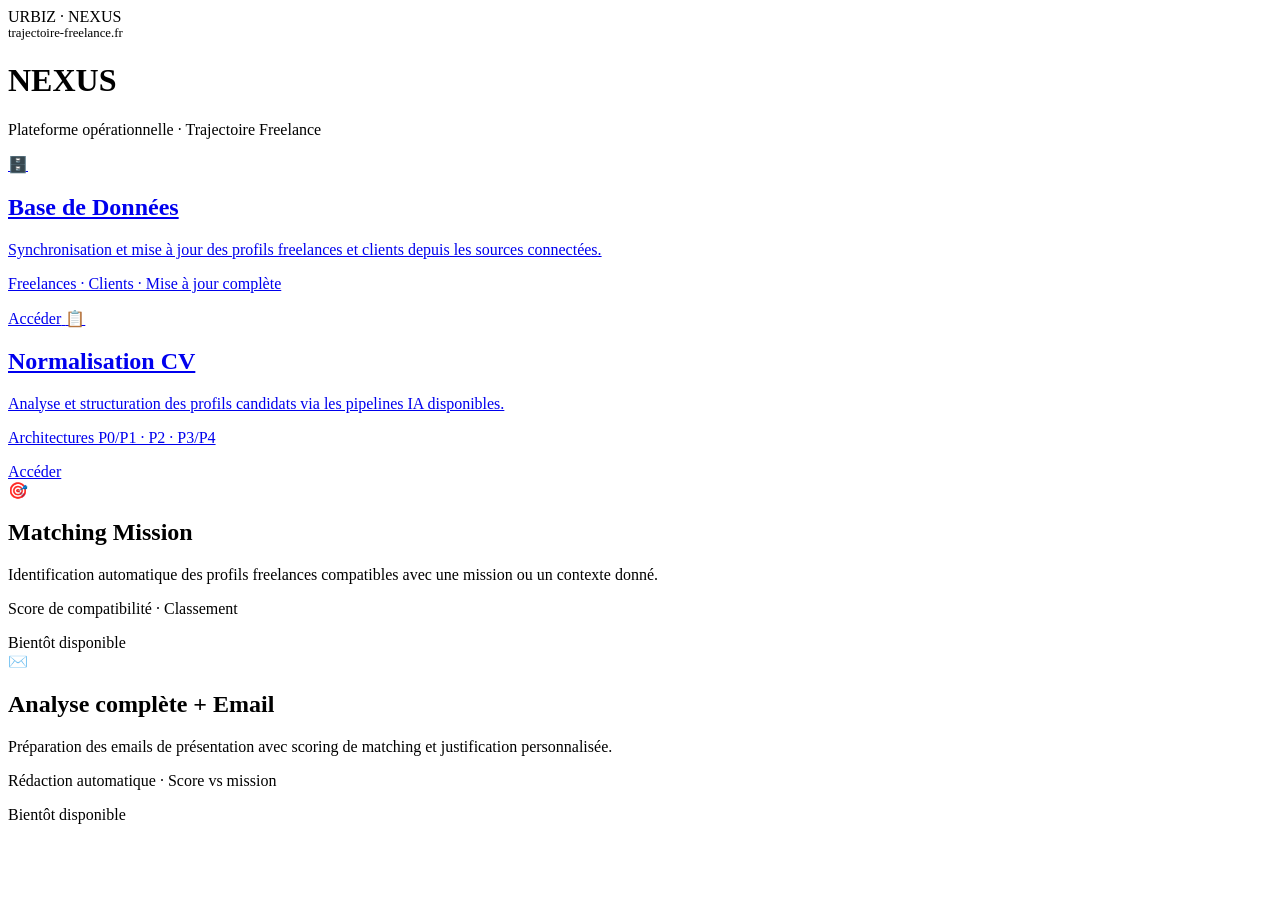
==== index.html @ b8ef761f "Create index.html" ====
<!DOCTYPE html>
<html lang="fr">
<head>
  <meta charset="UTF-8">
  <meta name="viewport" content="width=device-width, initial-scale=1.0">
  <title>NEXUS — Trajectoire Freelance</title>
  <link rel="stylesheet" href="assets/styles.css">
</head>
<body>
  <div class="container container-narrow">

    <div class="topbar">
      <div class="brand">URBIZ · NEXUS</div>
      <div style="color:var(--text-faint);font-size:0.8rem;">trajectoire-freelance.fr</div>
    </div>

    <h1 class="nexus-title">NEXUS</h1>
    <p class="subtitle">Plateforme opérationnelle · Trajectoire Freelance</p>

    <div class="tool-grid">

      <a class="card tool-card" href="bdd.html">
        <span class="tool-icon">🗄️</span>
        <h2>Base de Données</h2>
        <p>Synchronisation et mise à jour des profils freelances et clients depuis les sources connectées.</p>
        <p class="tool-meta">Freelances · Clients · Mise à jour complète</p>
        <span class="cta"><span class="active-dot"></span> Accéder</span>
      </a>

      <a class="card tool-card" href="cv.html">
        <span class="tool-icon">📋</span>
        <h2>Normalisation CV</h2>
        <p>Analyse et structuration des profils candidats via les pipelines IA disponibles.</p>
        <p class="tool-meta">Architectures P0/P1 · P2 · P3/P4</p>
        <span class="cta"><span class="active-dot"></span> Accéder</span>
      </a>

      <div class="card tool-card disabled-card">
        <span class="tool-icon">🎯</span>
        <h2>Matching Mission</h2>
        <p>Identification automatique des profils freelances compatibles avec une mission ou un contexte donné.</p>
        <p class="tool-meta">Score de compatibilité · Classement</p>
        <span class="cta">Bientôt disponible</span>
      </div>

      <div class="card tool-card disabled-card">
        <span class="tool-icon">✉️</span>
        <h2>Analyse complète + Email</h2>
        <p>Préparation des emails de présentation avec scoring de matching et justification personnalisée.</p>
        <p class="tool-meta">Rédaction automatique · Score vs mission</p>
        <span class="cta">Bientôt disponible</span>
      </div>

    </div>
  </div>
</body>
</html>
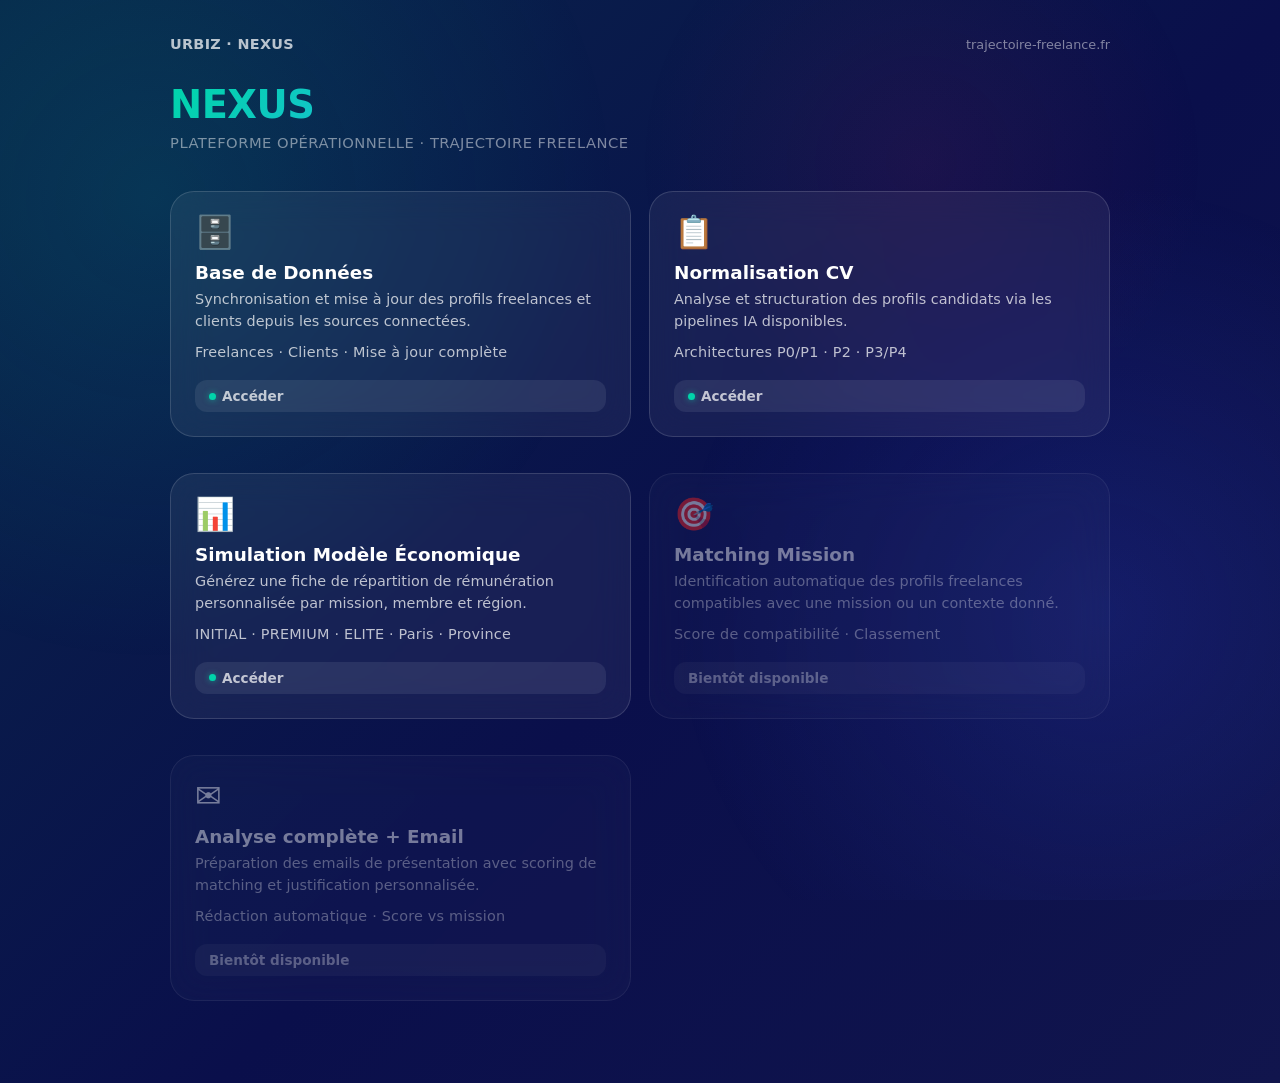
==== commit 7cf67c15: "feat: add Simulation Modèle Économique page Nouvelle fonctionnalité de simulation de répartition de " ====
--- a/index.html
+++ b/index.html
@@ -35,6 +35,14 @@
         <span class="cta"><span class="active-dot"></span> Accéder</span>
       </a>
 
+      <a class="card tool-card" href="simulation.html">
+        <span class="tool-icon">📊</span>
+        <h2>Simulation Modèle Économique</h2>
+        <p>Générez une fiche de répartition de rémunération personnalisée par mission, membre et région.</p>
+        <p class="tool-meta">INITIAL · PREMIUM · ELITE · Paris · Province</p>
+        <span class="cta"><span class="active-dot"></span> Accéder</span>
+      </a>
+
       <div class="card tool-card disabled-card">
         <span class="tool-icon">🎯</span>
         <h2>Matching Mission</h2>
--- a/assets/styles.css
+++ b/assets/styles.css
@@ -0,0 +1,1436 @@
+:root {
+  --bg-gradient: linear-gradient(135deg, #08264a 0%, #0a0f4b 55%, #11154d 100%);
+  --glass: rgba(255,255,255,0.06);
+  --glass-border: rgba(255,255,255,0.14);
+  --teal: #00d4aa;
+  --blue: #3d5afe;
+  --pink: #e91e63;
+  --text: #ffffff;
+  --text-soft: rgba(255,255,255,0.72);
+  --text-faint: rgba(255,255,255,0.48);
+  --danger: #ff6b7a;
+  --success: #6ff7cf;
+}
+
+* { margin: 0; padding: 0; box-sizing: border-box; }
+
+body {
+  font-family: 'Segoe UI', system-ui, sans-serif;
+  background: var(--bg-gradient);
+  color: var(--text);
+  min-height: 100vh;
+  overflow-x: hidden;
+}
+
+body::before {
+  content: "";
+  position: fixed;
+  inset: 0;
+  background:
+    radial-gradient(circle at 12% 22%, rgba(0,212,170,0.12), transparent 35%),
+    radial-gradient(circle at 86% 68%, rgba(61,90,254,0.16), transparent 34%),
+    radial-gradient(circle at 72% 18%, rgba(233,30,99,0.08), transparent 24%);
+  z-index: 0;
+  pointer-events: none;
+}
+
+.container {
+  position: relative;
+  z-index: 1;
+  max-width: 1100px;
+  margin: 0 auto;
+  padding: 36px 20px 64px;
+}
+
+.container-narrow { max-width: 980px; }
+
+/* ── TOPBAR ── */
+.topbar {
+  display: flex;
+  justify-content: space-between;
+  align-items: center;
+  margin-bottom: 32px;
+  color: var(--text-soft);
+}
+
+.brand { font-weight: 700; letter-spacing: 0.3px; font-size: 0.9rem; }
+
+.back-link { color: var(--text-soft); text-decoration: none; font-size: 0.9rem; }
+.back-link:hover { color: var(--teal); text-decoration: none; }
+
+/* ── HEADINGS ── */
+h1 {
+  font-size: 2.4rem;
+  font-weight: 900;
+  line-height: 1.1;
+  margin-bottom: 8px;
+  letter-spacing: -0.5px;
+}
+
+h2 {
+  font-size: 1.05rem;
+  font-weight: 700;
+  margin-bottom: 12px;
+}
+
+.nexus-title {
+  background: linear-gradient(135deg, var(--teal) 0%, #35a8ff 55%, var(--pink) 100%);
+  -webkit-background-clip: text;
+  -webkit-text-fill-color: transparent;
+  background-clip: text;
+}
+
+.subtitle {
+  color: var(--text-faint);
+  font-size: 0.92rem;
+  letter-spacing: 0.5px;
+  margin-bottom: 40px;
+  text-transform: uppercase;
+}
+
+.section-desc {
+  color: var(--text-soft);
+  font-size: 0.9rem;
+  line-height: 1.55;
+  margin-bottom: 20px;
+}
+
+/* ── CARDS ── */
+.card {
+  background: var(--glass);
+  border: 1px solid var(--glass-border);
+  backdrop-filter: blur(18px);
+  -webkit-backdrop-filter: blur(18px);
+  border-radius: 24px;
+  padding: 24px;
+  margin-bottom: 18px;
+  transition: transform 0.25s ease, border-color 0.25s ease, box-shadow 0.25s ease;
+}
+
+.card:hover {
+  transform: translateY(-2px);
+  border-color: rgba(0,212,170,0.22);
+  box-shadow: 0 16px 40px rgba(0,0,0,0.18);
+}
+
+/* ── TOOL GRID (homepage) ── */
+.tool-grid {
+  display: grid;
+  grid-template-columns: repeat(2, 1fr);
+  gap: 18px;
+}
+
+.tool-card {
+  display: flex;
+  flex-direction: column;
+  text-decoration: none;
+  color: var(--text);
+  min-height: 190px;
+}
+
+.tool-icon {
+  font-size: 2rem;
+  margin-bottom: 14px;
+  display: block;
+  line-height: 1;
+}
+
+.tool-card h2 { margin-bottom: 6px; font-size: 1.15rem; }
+.tool-card p { color: var(--text-soft); line-height: 1.5; font-size: 0.9rem; flex: 1; }
+
+.tool-meta {
+  font-size: 0.78rem;
+  color: var(--text-faint);
+  margin-top: 10px;
+  letter-spacing: 0.2px;
+}
+
+.cta {
+  display: inline-flex;
+  align-items: center;
+  gap: 6px;
+  margin-top: 16px;
+  padding: 8px 14px;
+  border-radius: 12px;
+  background: rgba(255,255,255,0.08);
+  color: var(--text-soft);
+  font-size: 0.85rem;
+  font-weight: 600;
+  transition: background 0.2s, color 0.2s;
+}
+
+.tool-card:hover .cta {
+  background: rgba(0,212,170,0.16);
+  color: var(--teal);
+}
+
+.active-dot {
+  width: 7px;
+  height: 7px;
+  border-radius: 50%;
+  background: var(--teal);
+  display: inline-block;
+  box-shadow: 0 0 6px rgba(0,212,170,0.6);
+}
+
+.disabled-card {
+  opacity: 0.45;
+  cursor: default;
+  pointer-events: none;
+}
+
+/* ── UPLOAD PANEL ── */
+.upload-panel { padding: 20px 24px; }
+
+.upload-box {
+  display: flex;
+  align-items: center;
+  gap: 14px;
+  flex-wrap: wrap;
+  justify-content: center;
+}
+
+.file-upload {
+  display: inline-flex;
+  align-items: center;
+  justify-content: center;
+  min-width: 170px;
+  padding: 12px 18px;
+  border-radius: 16px;
+  background: rgba(255,255,255,0.08);
+  border: 1px solid rgba(255,255,255,0.14);
+  cursor: pointer;
+  transition: 0.25s ease;
+  font-weight: 600;
+  font-size: 0.9rem;
+}
+
+.file-upload:hover {
+  border-color: rgba(0,212,170,0.45);
+  box-shadow: 0 10px 28px rgba(0,212,170,0.14);
+}
+
+.file-upload input { display: none; }
+
+.file-name {
+  min-width: 200px;
+  color: var(--text-soft);
+  font-size: 0.9rem;
+  white-space: nowrap;
+  overflow: hidden;
+  text-overflow: ellipsis;
+}
+
+/* ── BUTTONS (base) ── */
+button, .primary-btn {
+  background: linear-gradient(135deg, var(--teal), #35a8ff);
+  border: none;
+  padding: 12px 22px;
+  border-radius: 16px;
+  color: #fff;
+  font-weight: 700;
+  cursor: pointer;
+  font-size: 0.9rem;
+  transition: transform 0.2s ease, box-shadow 0.2s ease, opacity 0.2s ease;
+}
+
+button:hover, .primary-btn:hover {
+  transform: translateY(-1px);
+  box-shadow: 0 12px 28px rgba(0,212,170,0.3);
+}
+
+button:disabled, .primary-btn:disabled {
+  opacity: 0.6;
+  cursor: not-allowed;
+  box-shadow: none;
+  transform: none;
+}
+
+/* ── STATUS MESSAGE ── */
+.status-message {
+  min-height: 22px;
+  margin-top: 12px;
+  text-align: center;
+  font-size: 0.9rem;
+  color: var(--text-soft);
+  transition: color 0.2s;
+}
+.status-message.success { color: var(--success); }
+.status-message.error   { color: var(--danger); }
+.status-message.info    { color: var(--text-soft); }
+
+/* ── LOADER ── */
+.loader-wrap {
+  display: none;
+  flex-direction: column;
+  align-items: center;
+  gap: 14px;
+  margin: 28px 0;
+}
+.loader-wrap.active { display: flex; }
+
+.loader {
+  width: 56px;
+  height: 56px;
+  border-radius: 50%;
+  border: 4px solid rgba(255,255,255,0.1);
+  border-top: 4px solid var(--teal);
+  animation: spin 0.9s linear infinite;
+}
+
+.loader-text { color: var(--text-soft); font-size: 0.9rem; }
+
+@keyframes spin { to { transform: rotate(360deg); } }
+
+/* ── ARCHITECTURE TABS ── */
+.arch-card { margin-bottom: 18px; }
+
+.tabs {
+  display: flex;
+  gap: 10px;
+  flex-wrap: wrap;
+}
+
+.tab {
+  display: flex;
+  flex-direction: column;
+  align-items: flex-start;
+  gap: 4px;
+  padding: 13px 18px;
+  border-radius: 16px;
+  background: rgba(255,255,255,0.05);
+  border: 1px solid rgba(255,255,255,0.11);
+  color: var(--text-faint);
+  cursor: pointer;
+  font-family: inherit;
+  transition: all 0.2s ease;
+  min-width: 130px;
+  text-align: left;
+}
+
+.tab strong {
+  font-size: 0.98rem;
+  color: var(--text-soft);
+  font-weight: 700;
+}
+
+.tab span {
+  font-size: 0.76rem;
+  color: var(--text-faint);
+  line-height: 1.3;
+}
+
+.tab:hover {
+  background: rgba(0,212,170,0.09);
+  border-color: rgba(0,212,170,0.28);
+  transform: none;
+  box-shadow: none;
+}
+
+.tab.active {
+  background: rgba(0,212,170,0.14);
+  border-color: rgba(0,212,170,0.5);
+}
+
+.tab.active strong { color: var(--teal); }
+.tab.active span   { color: rgba(0,212,170,0.65); }
+
+/* ── BDD ACTION PANEL ── */
+.action-panel { padding: 28px 28px 24px; }
+
+.action-grid {
+  display: flex;
+  gap: 14px;
+  flex-wrap: wrap;
+  margin-top: 4px;
+}
+
+.action-btn {
+  display: flex;
+  flex-direction: column;
+  align-items: center;
+  gap: 10px;
+  flex: 1;
+  min-width: 130px;
+  padding: 22px 16px;
+  border-radius: 20px;
+  background: rgba(255,255,255,0.06);
+  border: 1px solid rgba(255,255,255,0.12);
+  color: var(--text);
+  cursor: pointer;
+  font-family: inherit;
+  transition: all 0.25s ease;
+}
+
+.action-btn:hover {
+  background: rgba(0,212,170,0.11);
+  border-color: rgba(0,212,170,0.38);
+  transform: translateY(-3px);
+  box-shadow: 0 14px 32px rgba(0,0,0,0.18);
+}
+
+.action-btn-primary {
+  background: linear-gradient(135deg, rgba(0,212,170,0.2), rgba(53,168,255,0.2));
+  border-color: rgba(0,212,170,0.38);
+}
+
+.action-btn-primary:hover {
+  background: linear-gradient(135deg, rgba(0,212,170,0.3), rgba(53,168,255,0.3));
+  box-shadow: 0 14px 32px rgba(0,212,170,0.22);
+}
+
+.btn-icon { font-size: 1.7rem; line-height: 1; }
+.btn-label { font-size: 0.88rem; font-weight: 700; text-align: center; }
+
+/* ── RESULT MESSAGE (BDD) ── */
+.result-message {
+  padding: 18px 24px;
+  border-radius: 18px;
+  font-weight: 600;
+  font-size: 0.93rem;
+  border: 1px solid rgba(255,255,255,0.12);
+  background: rgba(255,255,255,0.05);
+  color: var(--text-soft);
+  line-height: 1.5;
+}
+.result-message.success {
+  background: rgba(111,247,207,0.08);
+  border-color: rgba(111,247,207,0.28);
+  color: var(--success);
+}
+.result-message.error {
+  background: rgba(255,107,122,0.08);
+  border-color: rgba(255,107,122,0.28);
+  color: var(--danger);
+}
+.result-message.info { color: var(--text-faint); }
+
+/* ── CV RESULT GRID ── */
+.result-grid {
+  display: grid;
+  grid-template-columns: repeat(2, minmax(0, 1fr));
+  gap: 18px;
+}
+
+.result-span-2 { grid-column: span 2; }
+
+.header-card { text-align: left; }
+
+.header-main {
+  display: flex;
+  justify-content: space-between;
+  gap: 18px;
+  align-items: center;
+  flex-wrap: wrap;
+  margin-bottom: 16px;
+}
+
+#cv-name { font-size: 1.8rem; margin-bottom: 0; }
+#cv-title { color: var(--text-soft); margin-top: 6px; font-size: 0.95rem; }
+
+.scores { display: flex; gap: 10px; flex-wrap: wrap; }
+.scores span {
+  background: rgba(255,255,255,0.08);
+  padding: 7px 14px;
+  border-radius: 14px;
+  color: var(--text-soft);
+  font-size: 0.88rem;
+}
+
+#cv-contact div, #cv-languages div {
+  margin-bottom: 8px;
+  color: var(--text-soft);
+  font-size: 0.9rem;
+}
+
+.profile-card {
+  display: flex;
+  justify-content: space-between;
+  align-items: center;
+  gap: 12px;
+  margin-bottom: 10px;
+}
+
+.confidence.high   { color: #00ffcc; }
+.confidence.medium { color: #ffc107; }
+.confidence.low    { color: #ff6b7a; }
+
+.skill {
+  display: flex;
+  justify-content: space-between;
+  gap: 12px;
+  margin-bottom: 6px;
+  color: var(--text-soft);
+  font-size: 0.9rem;
+}
+
+.bar {
+  height: 7px;
+  border-radius: 999px;
+  background: rgba(255,255,255,0.09);
+  overflow: hidden;
+  margin-bottom: 10px;
+}
+
+.bar-fill {
+  height: 100%;
+  background: linear-gradient(90deg, var(--teal), var(--blue));
+  border-radius: 999px;
+  transition: width 0.6s ease;
+}
+
+.keywords { display: flex; flex-wrap: wrap; gap: 8px; }
+
+.keyword {
+  padding: 6px 12px;
+  border-radius: 999px;
+  background: rgba(0,212,170,0.13);
+  border: 1px solid rgba(0,212,170,0.24);
+  color: var(--text);
+  font-size: 0.8rem;
+}
+
+.exp-card {
+  padding: 12px 14px;
+  border-left: 2px solid rgba(255,255,255,0.1);
+  background: rgba(255,255,255,0.03);
+  border-radius: 0 14px 14px 0;
+  margin-bottom: 12px;
+}
+
+.exp-card:last-child { margin-bottom: 0; }
+.exp-title { font-weight: 700; margin-bottom: 4px; font-size: 0.95rem; }
+.exp-company { font-size: 0.85rem; color: var(--text-soft); margin-bottom: 6px; }
+.exp-card p, #cv-mainProfile p { color: var(--text-soft); line-height: 1.5; font-size: 0.9rem; }
+
+/* ── SCORE CIRCLE ── */
+.score-circle {
+  position: relative;
+  width: 96px;
+  height: 96px;
+  flex-shrink: 0;
+}
+
+.score-circle svg {
+  transform: rotate(-90deg);
+  width: 96px;
+  height: 96px;
+}
+
+.score-circle circle {
+  fill: none;
+  stroke-width: 8;
+  stroke-linecap: round;
+}
+
+.score-circle circle:first-child { stroke: rgba(255,255,255,0.1); }
+#scoreProgress { stroke: #00d4ff; transition: stroke-dashoffset 1s ease; }
+
+.score-text {
+  position: absolute;
+  top: 50%;
+  left: 50%;
+  transform: translate(-50%, -50%);
+  font-weight: 800;
+  font-size: 0.95rem;
+  white-space: nowrap;
+}
+
+/* ── SIMPLE RESULT (P0/P1, P2) ── */
+.simple-result pre {
+  color: var(--text-soft);
+  white-space: pre-wrap;
+  font-size: 0.83rem;
+  line-height: 1.6;
+  font-family: 'Courier New', monospace;
+}
+
+a { color: var(--teal); text-decoration: none; }
+a:hover { text-decoration: underline; }
+
+/* ── LOADER TIMER ── */
+.loader-info { display: flex; flex-direction: column; align-items: center; gap: 5px; }
+.loader-timer {
+  font-size: 0.72rem;
+  color: var(--text-faint);
+  font-variant-numeric: tabular-nums;
+  letter-spacing: 0.5px;
+}
+
+/* ══════════════════════════════════════════════════
+   P3 / P4  —  PROFILE SELECTOR
+   ══════════════════════════════════════════════════ */
+
+.profile-selector-wrap {
+  padding: 16px 20px 12px;
+  margin-bottom: 12px;
+}
+
+.ps-hint {
+  font-size: 0.68rem;
+  color: var(--text-faint);
+  text-transform: uppercase;
+  letter-spacing: 1px;
+  margin-bottom: 12px;
+}
+
+.profile-selector {
+  display: flex;
+  gap: 10px;
+  overflow-x: auto;
+  flex-wrap: nowrap;
+  padding-bottom: 4px;
+  scrollbar-width: thin;
+  scrollbar-color: rgba(255,255,255,0.1) transparent;
+}
+
+.profile-selector::-webkit-scrollbar { height: 3px; }
+.profile-selector::-webkit-scrollbar-track { background: transparent; }
+.profile-selector::-webkit-scrollbar-thumb { background: rgba(255,255,255,0.15); border-radius: 2px; }
+
+.prof-tab {
+  flex-shrink: 0;
+  width: 158px;
+  padding: 14px 12px 12px;
+  border-radius: 12px;
+  background: rgba(255,255,255,0.04) !important;
+  background-image: none !important;
+  border: 1px solid rgba(255,255,255,0.09);
+  color: var(--text);
+  cursor: pointer;
+  font-family: inherit;
+  text-align: center;
+  display: flex;
+  flex-direction: column;
+  align-items: center;
+  gap: 5px;
+  box-shadow: none !important;
+  transform: none !important;
+  transition: border-color 0.2s, background 0.2s;
+}
+
+.prof-tab:hover {
+  border-color: rgba(0,212,170,0.3) !important;
+  background: rgba(0,212,170,0.05) !important;
+  box-shadow: none !important;
+  transform: none !important;
+}
+
+.prof-tab.active {
+  border-color: rgba(0,212,170,0.45) !important;
+  background: rgba(0,212,170,0.07) !important;
+  box-shadow: none !important;
+}
+
+.prof-tab-score {
+  font-size: 1.9rem;
+  font-weight: 900;
+  color: var(--teal);
+  line-height: 1;
+}
+
+.prof-tab-name {
+  font-size: 0.68rem;
+  color: var(--text-soft);
+  line-height: 1.35;
+  text-align: center;
+}
+
+.prof-tab-meta {
+  display: flex;
+  gap: 4px;
+  justify-content: center;
+  align-items: center;
+  flex-wrap: wrap;
+}
+
+.prof-tab-code {
+  font-size: 0.63rem;
+  font-family: monospace;
+  color: rgba(139,164,255,0.75);
+}
+
+.prof-tab-sep { font-size: 0.55rem; color: var(--text-faint); }
+
+.prof-tab-seniority {
+  font-size: 0.63rem;
+  color: var(--text-faint);
+}
+
+.prof-tab.active .prof-tab-seniority { color: var(--teal); }
+
+/* ══════════════════════════════════════════════════
+   P3 / P4  —  PROFILE HEADER
+   ══════════════════════════════════════════════════ */
+
+.prof-header {
+  display: flex;
+  gap: 20px;
+  align-items: flex-start;
+  margin-bottom: 12px;
+}
+
+.ph-left  { flex: 1; min-width: 0; }
+.ph-right { flex-shrink: 0; display: flex; flex-direction: column; align-items: center; gap: 4px; }
+
+.ph-badges {
+  display: flex;
+  gap: 6px;
+  flex-wrap: wrap;
+  align-items: center;
+  margin-bottom: 10px;
+}
+
+.ph-code {
+  font-size: 0.72rem;
+  font-family: monospace;
+  color: rgba(139,164,255,0.85);
+  background: rgba(61,90,254,0.12);
+  padding: 3px 8px;
+  border-radius: 5px;
+}
+
+.ph-seniority {
+  font-size: 0.74rem;
+  font-weight: 700;
+  color: var(--teal);
+  background: rgba(0,212,170,0.1);
+  padding: 3px 10px;
+  border-radius: 999px;
+}
+
+.ph-conf {
+  font-size: 0.72rem;
+  color: var(--text-faint);
+}
+
+.ph-title-text {
+  font-size: 1.15rem;
+  font-weight: 700;
+  margin-bottom: 6px;
+  line-height: 1.3;
+}
+
+.ph-quad-desc {
+  color: var(--text-soft);
+  font-size: 0.86rem;
+  line-height: 1.6;
+  margin-bottom: 16px;
+}
+
+.ph-score-label {
+  font-size: 0.62rem;
+  color: var(--text-faint);
+  text-transform: uppercase;
+  letter-spacing: 0.5px;
+}
+
+/* Score circle */
+.score-circle-lg {
+  position: relative;
+  width: 86px;
+  height: 86px;
+}
+
+.score-circle-lg svg {
+  transform: rotate(-90deg);
+  width: 86px;
+  height: 86px;
+  display: block;
+}
+
+.score-circle-lg circle {
+  fill: none;
+  stroke-width: 7;
+  stroke-linecap: round;
+}
+
+.score-circle-lg circle:first-child { stroke: rgba(255,255,255,0.08); }
+#phCircle { stroke: var(--teal); transition: stroke-dashoffset 1s ease; }
+
+.score-text-lg {
+  position: absolute;
+  top: 50%;
+  left: 50%;
+  transform: translate(-50%, -50%);
+  font-weight: 900;
+  font-size: 1.1rem;
+  color: var(--teal);
+  white-space: nowrap;
+}
+
+/* D1 / D2 / D3 bars */
+.ph-dims { display: flex; flex-direction: column; gap: 8px; }
+
+.dim-row { display: flex; align-items: center; gap: 8px; }
+
+.dim-lbl {
+  font-size: 0.68rem;
+  color: var(--text-faint);
+  font-weight: 600;
+  width: 20px;
+  flex-shrink: 0;
+}
+
+.mini-bar {
+  flex: 1;
+  height: 4px;
+  border-radius: 999px;
+  background: rgba(255,255,255,0.08);
+  overflow: hidden;
+}
+
+.mini-fill { height: 100%; border-radius: 999px; transition: width 0.8s ease; }
+.fill-d1 { background: #ffb300; }
+.fill-d2 { background: #7c4dff; }
+.fill-d3 { background: var(--pink); }
+
+.dim-val {
+  font-size: 0.68rem;
+  color: var(--text-faint);
+  width: 32px;
+  text-align: right;
+  flex-shrink: 0;
+}
+
+/* ══════════════════════════════════════════════════
+   P3 / P4  —  ACCORDION
+   ══════════════════════════════════════════════════ */
+
+.accordion {
+  margin-bottom: 8px;
+  border-radius: 12px;
+  overflow: hidden;
+  border: 1px solid rgba(255,255,255,0.1);
+  background: rgba(255,255,255,0.03);
+}
+
+.acc-header {
+  width: 100%;
+  display: flex;
+  align-items: center;
+  gap: 10px;
+  padding: 15px 18px;
+  background: transparent !important;
+  background-image: none !important;
+  border: none;
+  border-radius: 0;
+  color: var(--text);
+  cursor: pointer;
+  font-family: inherit;
+  font-size: 0.9rem;
+  font-weight: 600;
+  text-align: left;
+  box-shadow: none !important;
+  transform: none !important;
+  transition: background 0.15s;
+}
+
+.acc-header:hover {
+  background: rgba(255,255,255,0.03) !important;
+  transform: none !important;
+  box-shadow: none !important;
+}
+
+.accordion.open .acc-header {
+  background: rgba(0,212,170,0.04) !important;
+  border-bottom: 1px solid rgba(255,255,255,0.07);
+}
+
+.acc-icon  { font-size: 0.9rem; opacity: 0.65; flex-shrink: 0; }
+.acc-title { flex: 1; }
+
+.acc-chev {
+  font-size: 0.65rem;
+  color: var(--text-faint);
+  transition: transform 0.25s ease;
+  flex-shrink: 0;
+}
+
+.accordion.open .acc-chev { transform: rotate(180deg); }
+
+.acc-body {
+  max-height: 0;
+  overflow: hidden;
+  transition: max-height 0.35s ease;
+}
+
+.accordion.open .acc-body { max-height: 5000px; }
+
+.acc-inner { padding: 14px 18px 18px; }
+
+/* ══════════════════════════════════════════════════
+   P3 / P4  —  MISSION
+   ══════════════════════════════════════════════════ */
+
+.ms-score-row {
+  display: flex;
+  justify-content: space-between;
+  align-items: baseline;
+  margin-bottom: 6px;
+}
+
+.ms-score-lbl { font-size: 0.76rem; color: var(--text-faint); }
+
+.ms-score-val {
+  font-size: 1.05rem;
+  font-weight: 800;
+  color: var(--teal);
+}
+
+.prog-bar {
+  height: 4px;
+  border-radius: 999px;
+  background: rgba(255,255,255,0.08);
+  overflow: hidden;
+  margin-bottom: 14px;
+}
+
+.prog-fill {
+  height: 100%;
+  background: var(--teal);
+  border-radius: 999px;
+  transition: width 0.8s ease;
+}
+
+.ms-text {
+  color: var(--text-soft);
+  font-size: 0.86rem;
+  line-height: 1.6;
+  margin-bottom: 14px;
+}
+
+.mt-block-label {
+  font-size: 0.68rem;
+  font-weight: 600;
+  color: var(--text-faint);
+  text-transform: uppercase;
+  letter-spacing: 0.6px;
+  margin-bottom: 6px;
+}
+
+.item-list { list-style: none; display: flex; flex-direction: column; gap: 4px; }
+
+.item-list li {
+  padding: 5px 8px 5px 12px;
+  border-left: 1px solid rgba(0,212,170,0.25);
+  color: var(--text-soft);
+  font-size: 0.84rem;
+  line-height: 1.45;
+}
+
+/* ══════════════════════════════════════════════════
+   P3 / P4  —  ACTIVITIES
+   ══════════════════════════════════════════════════ */
+
+.act-block {
+  margin-bottom: 12px;
+  padding: 10px 12px 10px 14px;
+  border-left: 2px solid rgba(0,212,170,0.2);
+  background: rgba(255,255,255,0.02);
+  border-radius: 0 8px 8px 0;
+}
+
+.act-block:last-child { margin-bottom: 0; }
+
+.act-title {
+  font-size: 0.86rem;
+  font-weight: 600;
+  color: var(--text-soft);
+  margin-bottom: 8px;
+}
+
+/* ══════════════════════════════════════════════════
+   P3 / P4  —  COMPETENCIES
+   ══════════════════════════════════════════════════ */
+
+.comp-summary { display: flex; gap: 5px; flex-wrap: wrap; margin-bottom: 14px; }
+
+.cbadge {
+  padding: 2px 8px;
+  border-radius: 5px;
+  font-size: 0.68rem;
+  font-weight: 700;
+  font-family: monospace;
+}
+
+.c-strong  { color: #6ff7cf; background: rgba(111,247,207,0.1); }
+.c-adequate{ color: #ffd54f; background: rgba(255,213,79,0.1); }
+.c-weak    { color: #ff8a80; background: rgba(255,138,128,0.1); }
+
+.ctabs { display: flex; gap: 6px; flex-wrap: wrap; margin-bottom: 12px; }
+
+.ctab {
+  padding: 6px 12px;
+  border-radius: 8px;
+  background: rgba(255,255,255,0.04) !important;
+  background-image: none !important;
+  border: 1px solid rgba(255,255,255,0.09);
+  color: var(--text-faint);
+  cursor: pointer;
+  font-family: inherit;
+  font-size: 0.74rem;
+  font-weight: 600;
+  box-shadow: none !important;
+  transform: none !important;
+  transition: background 0.15s, border-color 0.15s, color 0.15s;
+}
+
+.ctab:hover {
+  background: rgba(255,255,255,0.06) !important;
+  color: var(--text-soft);
+  transform: none !important;
+  box-shadow: none !important;
+}
+
+.ctab.active {
+  border-color: rgba(0,212,170,0.4) !important;
+  color: var(--teal);
+  background: rgba(0,212,170,0.06) !important;
+}
+
+.cpanel { display: none; }
+.cpanel.active { display: flex; flex-direction: column; gap: 8px; }
+
+/* Skill card */
+.skill-card {
+  border-radius: 10px;
+  border: 1px solid rgba(255,255,255,0.07);
+  overflow: hidden;
+}
+
+.sk-head {
+  display: flex;
+  align-items: center;
+  gap: 10px;
+  padding: 11px 12px;
+  cursor: pointer;
+  transition: background 0.15s;
+}
+
+.sk-head:hover { background: rgba(255,255,255,0.03); }
+
+.sk-info {
+  flex: 1;
+  display: flex;
+  gap: 7px;
+  align-items: center;
+  flex-wrap: wrap;
+  min-width: 0;
+}
+
+.sk-code {
+  font-size: 0.65rem;
+  font-family: monospace;
+  color: rgba(139,164,255,0.8);
+  background: rgba(61,90,254,0.1);
+  padding: 1px 5px;
+  border-radius: 4px;
+  flex-shrink: 0;
+}
+
+.sk-name { font-size: 0.82rem; color: var(--text-soft); }
+
+.sk-right { display: flex; align-items: center; gap: 7px; flex-shrink: 0; }
+
+.sk-chev { font-size: 0.65rem; color: var(--text-faint); transition: transform 0.25s; }
+.skill-card.open .sk-chev { transform: rotate(180deg); }
+
+.sk-body { max-height: 0; overflow: hidden; transition: max-height 0.3s ease; }
+.skill-card.open .sk-body { max-height: 600px; }
+
+.sk-body-inner {
+  padding: 10px 12px 12px;
+  border-top: 1px solid rgba(255,255,255,0.05);
+  display: flex;
+  flex-direction: column;
+  gap: 8px;
+}
+
+.lv-row { display: flex; align-items: center; gap: 8px; }
+
+.lv-lbl { font-size: 0.7rem; color: var(--text-faint); width: 70px; flex-shrink: 0; }
+
+.dots-row { display: flex; gap: 4px; align-items: center; }
+
+.dot { width: 9px; height: 9px; border-radius: 50%; flex-shrink: 0; }
+.dot-teal  { background: var(--teal); }
+.dot-blue  { background: #5c7cfa; }
+.dot-gap   { background: #ff9800; }
+.dot-empty { background: rgba(255,255,255,0.1); }
+
+.lv-num { font-size: 0.7rem; color: var(--text-faint); width: 24px; text-align: right; flex-shrink: 0; }
+
+.sk-desc { color: var(--text-soft); font-size: 0.82rem; line-height: 1.55; }
+
+.ka-section { display: flex; flex-direction: column; gap: 4px; }
+
+.ka-lbl {
+  font-size: 0.65rem;
+  font-weight: 600;
+  color: var(--text-faint);
+  text-transform: uppercase;
+  letter-spacing: 0.5px;
+}
+
+/* ══════════════════════════════════════════════════
+   P3 / P4  —  NOTIONS TRANSVERSALES
+   ══════════════════════════════════════════════════ */
+
+.notions-list { display: flex; flex-direction: column; gap: 7px; }
+
+.notion-row {
+  display: flex;
+  align-items: center;
+  gap: 12px;
+  padding: 10px 12px;
+  border-radius: 8px;
+  background: rgba(255,255,255,0.03);
+  flex-wrap: wrap;
+}
+
+.notion-name {
+  flex: 1;
+  font-size: 0.84rem;
+  color: var(--text-soft);
+  min-width: 120px;
+}
+
+.notion-stars-wrap { display: flex; flex-direction: column; gap: 3px; }
+
+.notion-stars-row { display: flex; align-items: center; gap: 5px; }
+
+.notion-stars-lbl { font-size: 0.62rem; color: var(--text-faint); width: 50px; flex-shrink: 0; }
+
+.notion-lv { font-size: 0.65rem; color: var(--text-faint); width: 20px; text-align: right; }
+
+.star { font-size: 0.9rem; line-height: 1; }
+.star-filled { color: var(--teal); }
+.star-gap    { color: #ff9800; }
+.star-empty  { color: rgba(255,255,255,0.15); }
+
+.notion-badge { padding: 2px 8px; border-radius: 999px; font-size: 0.65rem; font-weight: 700; }
+.n-ok  { background: rgba(111,247,207,0.1); color: #6ff7cf; }
+.n-gap { background: rgba(255,152,0,0.1);   color: #ffa726; }
+
+.empty-state { color: var(--text-faint); font-size: 0.84rem; font-style: italic; }
+
+/* ══════════════════════════════════════════════════
+   V4 — FREELANCE IDENTITY CARD
+   ══════════════════════════════════════════════════ */
+
+.fl-card {
+  display: flex;
+  gap: 20px;
+  align-items: center;
+  padding: 20px 24px;
+  flex-wrap: wrap;
+}
+
+.fl-photo-wrap {
+  flex-shrink: 0;
+  width: 80px;
+  height: 80px;
+  border-radius: 50%;
+  overflow: hidden;
+  border: 2px solid rgba(0,212,170,0.35);
+  box-shadow: 0 0 0 4px rgba(0,212,170,0.07);
+}
+
+.fl-photo-wrap img {
+  width: 100%;
+  height: 100%;
+  object-fit: cover;
+  display: block;
+}
+
+.fl-photo-placeholder {
+  width: 100%;
+  height: 100%;
+  display: flex;
+  align-items: center;
+  justify-content: center;
+  background: linear-gradient(135deg, rgba(0,212,170,0.2), rgba(61,90,254,0.2));
+  font-size: 1.8rem;
+  font-weight: 900;
+  color: var(--teal);
+}
+
+.fl-info {
+  flex: 1;
+  min-width: 0;
+  display: flex;
+  flex-direction: column;
+  gap: 5px;
+}
+
+.fl-name {
+  font-size: 1.3rem;
+  font-weight: 900;
+  line-height: 1.1;
+  letter-spacing: -0.3px;
+}
+
+.fl-title {
+  font-size: 0.88rem;
+  color: var(--text-soft);
+  font-weight: 500;
+}
+
+.fl-meta {
+  display: flex;
+  gap: 14px;
+  flex-wrap: wrap;
+  align-items: center;
+  margin-top: 2px;
+}
+
+.fl-meta-item {
+  font-size: 0.78rem;
+  color: var(--text-faint);
+}
+
+.fl-badges {
+  display: flex;
+  gap: 6px;
+  flex-wrap: wrap;
+  margin-top: 3px;
+}
+
+.fl-badge {
+  font-size: 0.67rem;
+  font-weight: 700;
+  padding: 3px 10px;
+  border-radius: 999px;
+  border: 1px solid transparent;
+}
+
+.fl-badge-freelance { color: #00d4aa; background: rgba(0,212,170,0.1);  border-color: rgba(0,212,170,0.28); }
+.fl-badge-remote    { color: #7c9dff; background: rgba(61,90,254,0.1);  border-color: rgba(61,90,254,0.28); }
+.fl-badge-mobility  { color: #ffb74d; background: rgba(255,152,0,0.1);  border-color: rgba(255,152,0,0.28); }
+.fl-badge-license   { color: #f48fb1; background: rgba(233,30,99,0.1);  border-color: rgba(233,30,99,0.28); }
+
+.fl-seniority {
+  flex-shrink: 0;
+  display: flex;
+  flex-direction: column;
+  align-items: center;
+  gap: 4px;
+  padding: 12px 18px;
+  border-radius: 14px;
+  background: rgba(0,212,170,0.06);
+  border: 1px solid rgba(0,212,170,0.18);
+  text-align: center;
+}
+
+.fl-sen-label {
+  font-size: 0.9rem;
+  font-weight: 700;
+  color: var(--teal);
+}
+
+.fl-sen-meta { display: flex; gap: 8px; align-items: center; }
+
+.fl-sen-years {
+  font-size: 0.72rem;
+  color: var(--text-soft);
+}
+
+.fl-sen-score {
+  font-size: 0.72rem;
+  font-weight: 700;
+  color: rgba(0,212,170,0.8);
+  background: rgba(0,212,170,0.1);
+  padding: 1px 6px;
+  border-radius: 4px;
+}
+
+/* ══════════════════════════════════════════════════
+   V4 — TECH STACK + GLOBAL NOTIONS
+   ══════════════════════════════════════════════════ */
+
+.tn-wrap {
+  display: flex;
+  gap: 14px;
+  margin-bottom: 18px;
+  align-items: flex-start;
+}
+
+.tn-col {
+  flex: 1;
+  min-width: 0;
+  margin-bottom: 0 !important;
+}
+
+.tn-title {
+  font-size: 0.66rem;
+  font-weight: 700;
+  color: var(--text-faint);
+  text-transform: uppercase;
+  letter-spacing: 1px;
+  margin-bottom: 14px;
+}
+
+.tech-group { margin-bottom: 12px; }
+.tech-group:last-child { margin-bottom: 0; }
+
+.tech-group-label {
+  font-size: 0.61rem;
+  font-weight: 600;
+  color: var(--text-faint);
+  text-transform: uppercase;
+  letter-spacing: 0.5px;
+  margin-bottom: 6px;
+}
+
+.tech-pills { display: flex; flex-wrap: wrap; gap: 5px; }
+
+.tech-pill {
+  font-size: 0.72rem;
+  font-weight: 600;
+  padding: 4px 10px;
+  border-radius: 999px;
+  background: var(--tc-bg);
+  border: 1px solid var(--tc-border);
+  color: var(--tc-text);
+  white-space: nowrap;
+  transition: opacity 0.2s;
+  cursor: default;
+}
+
+/* ══════════════════════════════════════════════════
+   V4 — PROFILE FIT LEVEL
+   ══════════════════════════════════════════════════ */
+
+.prof-tab-fit {
+  font-size: 0.58rem;
+  font-weight: 700;
+  padding: 2px 8px;
+  border-radius: 999px;
+  margin-top: 2px;
+  background: rgba(255,255,255,0.05);
+  color: var(--text-faint);
+  letter-spacing: 0.2px;
+}
+
+.pfl-5 { color: #6ff7cf; background: rgba(111,247,207,0.12); }
+.pfl-4 { color: #00d4aa; background: rgba(0,212,170,0.10); }
+.pfl-3 { color: #ffd54f; background: rgba(255,213,79,0.10); }
+.pfl-2 { color: #ffb74d; background: rgba(255,152,0,0.10);  }
+.pfl-1 { color: #ff8a80; background: rgba(255,138,128,0.10);}
+
+/* ══════════════════════════════════════════════════
+   V4 — GAP & IMPROVEMENT in PROFILE HEADER
+   ══════════════════════════════════════════════════ */
+
+.ph-gap-row {
+  display: flex;
+  gap: 8px;
+  flex-wrap: wrap;
+  align-items: center;
+  margin-top: 10px;
+}
+
+.ph-gap-badge {
+  font-size: 0.7rem;
+  font-weight: 700;
+  padding: 3px 10px;
+  border-radius: 999px;
+  border: 1px solid transparent;
+}
+
+.gap-positive { color: #6ff7cf; background: rgba(111,247,207,0.10); border-color: rgba(111,247,207,0.22); }
+.gap-neutral  { color: #ffd54f; background: rgba(255,213,79,0.10);  border-color: rgba(255,213,79,0.22);  }
+.gap-negative { color: #ff8a80; background: rgba(255,138,128,0.10); border-color: rgba(255,138,128,0.22); }
+
+.ph-improvement {
+  font-size: 0.7rem;
+  color: var(--text-faint);
+  padding: 3px 10px;
+  border-radius: 999px;
+  background: rgba(255,255,255,0.04);
+  border: 1px solid rgba(255,255,255,0.09);
+}
+
+/* ── FL CARD EXTRAS ── */
+
+.fl-name-row {
+  display: flex;
+  align-items: center;
+  gap: 8px;
+}
+
+.fl-warning {
+  font-size: 1rem;
+  color: #ffb300;
+  filter: drop-shadow(0 0 4px rgba(255,179,0,0.5));
+  flex-shrink: 0;
+  cursor: default;
+}
+
+.fl-linkedin {
+  color: #7c9dff;
+  text-decoration: none;
+}
+.fl-linkedin:hover { text-decoration: underline; }
+
+.fl-tjm {
+  color: var(--teal);
+  font-weight: 700;
+}
+
+/* ── TECH LEGEND ── */
+
+.tech-legend {
+  display: flex;
+  gap: 10px;
+  align-items: center;
+  margin-top: 12px;
+  padding-top: 10px;
+  border-top: 1px solid rgba(255,255,255,0.06);
+  flex-wrap: wrap;
+}
+
+.tech-legend span { font-size: 0.62rem; color: var(--text-faint); }
+.tech-legend-dot  { font-size: 0.7rem; color: var(--text-soft); }
+
+/* ── SLIM NOTION ROW (candidat only) ── */
+
+.notion-row-slim {
+  padding: 7px 12px;
+  gap: 10px;
+}
+
+.notion-row-slim .notion-stars-row {
+  display: flex;
+  align-items: center;
+  gap: 5px;
+}
+
+/* ── RESPONSIVE ── */
+@media (max-width: 680px) {
+  h1 { font-size: 1.9rem; }
+
+  .tool-grid { grid-template-columns: 1fr; }
+
+  .tabs { flex-direction: column; }
+  .tab { min-width: 0; width: 100%; }
+
+  .action-grid { flex-direction: column; }
+
+  .upload-box { flex-direction: column; align-items: stretch; }
+  .file-name { min-width: 0; width: 100%; text-align: center; }
+  .file-upload, .primary-btn { width: 100%; justify-content: center; }
+
+  .prof-header { flex-direction: column; }
+  .ph-right { flex-direction: row; gap: 16px; align-items: center; }
+
+  .notion-row { flex-direction: column; align-items: flex-start; }
+
+  .ctabs { flex-direction: column; }
+  .ctab { width: 100%; }
+
+  .tn-wrap { flex-direction: column; }
+  .fl-card { flex-direction: column; align-items: flex-start; }
+  .fl-seniority { width: 100%; flex-direction: row; justify-content: space-between; padding: 10px 14px; }
+}
